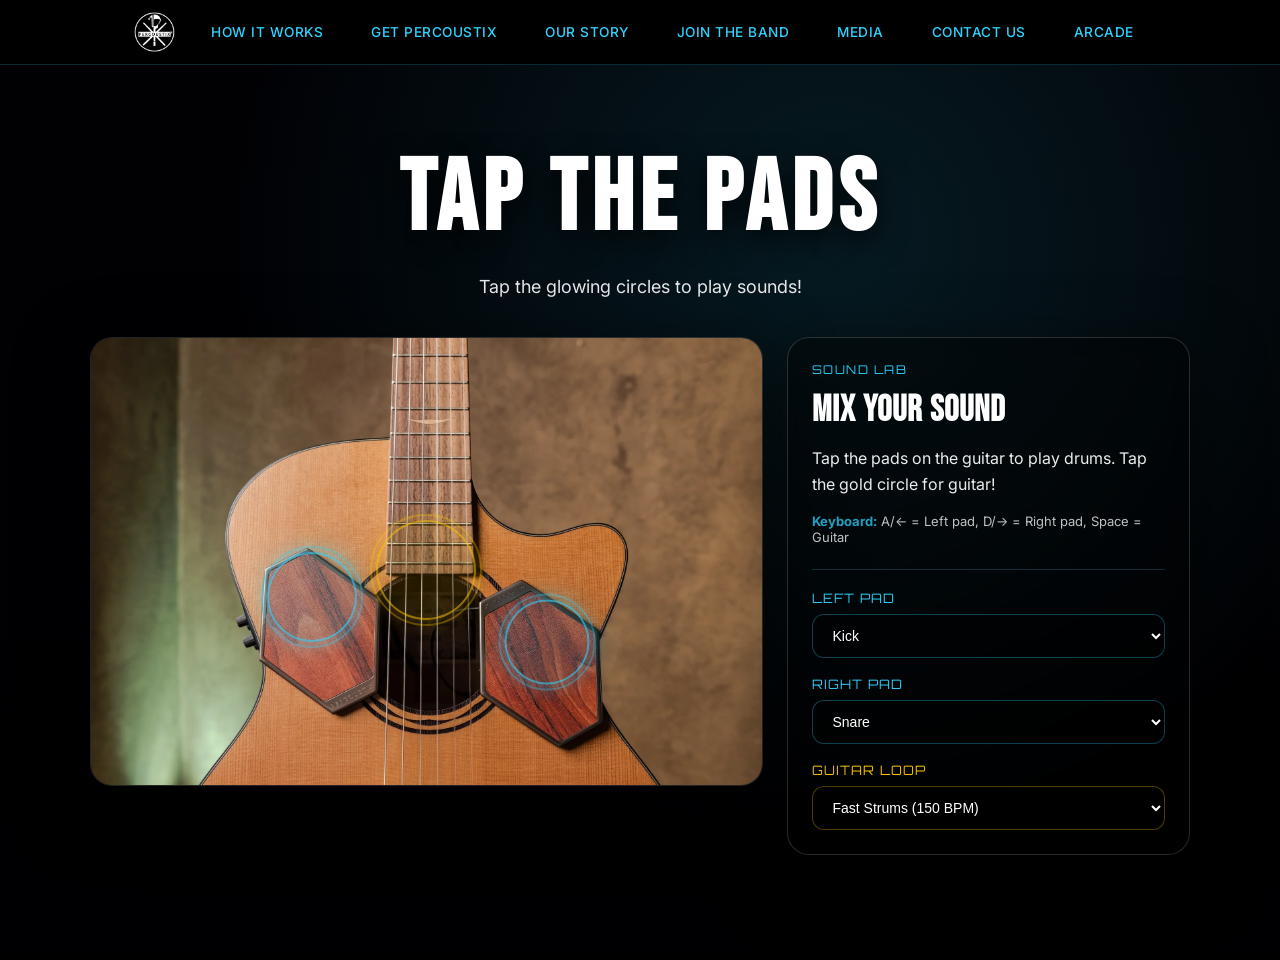
==== arcade.html @ 2ede622f "update keyboard play path" ====
<!doctype html>
<html lang="en">
<head>
  <meta charset="utf-8" />
  <meta name="viewport" content="width=device-width, initial-scale=1" />
  <title>Tap the Pads Â· Percoustix Demo</title>
  <link rel="preconnect" href="https://fonts.googleapis.com">
  <link rel="preconnect" href="https://fonts.gstatic.com" crossorigin>
  <link href="https://fonts.googleapis.com/css2?family=Bebas+Neue&family=Orbitron:wght@500;700&family=Inter:wght@400;600;800&display=swap" rel="stylesheet">
  <style>
    :root { --cyan: #2fd3ff; --magenta: #ff0ad5; --white: #ffffff; }
    * { box-sizing: border-box; }
    html, body { margin: 0; padding: 0; }
    body {
      font-family: Inter, system-ui, -apple-system, Segoe UI, Roboto, Arial, sans-serif;
      color: var(--white);
      background-color: #02020a;
      background-image:
        radial-gradient(circle at 65% 25%, rgba(47,211,255,.12), rgba(0,0,0,0) 55%),
        linear-gradient(to bottom, rgba(0,0,0,.55), rgba(0,0,0,.85));
      min-height: 100vh;
    }
    .nav {
      position: fixed;
      top: 0;
      left: 0;
      right: 0;
      background: rgba(0,0,0,0.95);
      backdrop-filter: blur(10px);
      border-bottom: 1px solid rgba(47,211,255,0.2);
      z-index: 1000;
      padding: 0.75rem 2rem;
    }
    .nav-container {
      max-width: 1200px;
      margin: 0 auto;
      display: flex;
      justify-content: center;
      align-items: center;
      gap: 1.5rem;
      flex-wrap: wrap;
    }
    .nav a {
      color: #2fd3ff;
      text-decoration: none;
      font-size: 0.85rem;
      font-weight: 500;
      letter-spacing: 0.5px;
      text-transform: uppercase;
      padding: 0.5rem 0.75rem;
      border-radius: 4px;
      transition: all 0.3s;
    }
    .nav a:hover, .nav a.active {
      background: rgba(47,211,255,0.1);
      color: #fff;
    }
    .nav-logo {
      display: flex;
      align-items: center;
      padding: 0 !important;
    }
    .nav-logo img {
      height: 40px;
      width: auto;
      transition: transform 0.3s;
    }
    .nav-logo:hover img {
      transform: scale(1.1);
    }
    .nav-logo:hover {
      background: transparent !important;
    }
    @media (max-width: 768px) {
      .nav { padding: 0.5rem 1rem; }
      .nav-container { gap: 0.4rem; }
      .nav a { font-size: 0.7rem; padding: 0.4rem 0.5rem; }
      .nav-logo img { height: 32px; }
    }
    .container { width: min(1100px, calc(100% - 44px)); margin: 0 auto; }
    .demo-hero {
      margin-top: 60px;
      padding: 80px 0 80px;
      min-height: calc(100vh - 60px);
      display: flex;
      flex-direction: column;
      justify-content: center;
    }
    .section-title-big {
      text-align: center;
      margin: 0 0 16px;
      font-family: "Bebas Neue", Inter, sans-serif;
      font-size: clamp(48px, 10vw, 100px);
      letter-spacing: 6px;
      text-transform: uppercase;
      text-shadow: 0 10px 30px rgba(0,0,0,.85);
    }
    .demo-subtitle {
      max-width: 720px;
      margin: 0 auto 40px;
      text-align: center;
      font-size: 18px;
      opacity: .9;
    }
    .demo-layout {
      display: grid;
      grid-template-columns: 1.5fr .9fr;
      gap: 24px;
      align-items: start;
    }
    @media (max-width: 980px) {
      .demo-layout { grid-template-columns: 1fr; }
      .demo-hero { margin-top: 70px; padding: 60px 0 60px; }
    }
    .demo-stage {
      position: relative;
      border-radius: 22px;
      overflow: hidden;
      border: 1px solid rgba(255,255,255,.14);
      background: rgba(0,0,0,.25);
      box-shadow: 0 20px 70px rgba(0,0,0,.60);
    }
    .demo-img { width: 100%; height: auto; display: block; }
    .hotspot {
      position: absolute;
      left: var(--x);
      top: var(--y);
      transform: translate(-50%, -50%);
      width: var(--size, 80px);
      height: var(--size, 80px);
      border-radius: 50%;
      background: rgba(47,211,255,.15);
      border: 2px solid rgba(47,211,255,.6);
      cursor: pointer;
      padding: 0;
      transition: all 0.3s ease;
      box-shadow: 0 0 20px rgba(47,211,255,.4), 0 0 40px rgba(47,211,255,.2);
    }
    .hotspot::before {
      content: '';
      position: absolute;
      inset: -8px;
      border-radius: 50%;
      border: 2px solid rgba(47,211,255,.3);
      animation: pulse-ring 2s ease-out infinite;
    }
    @keyframes pulse-ring {
      0% { transform: scale(0.9); opacity: 1; }
      100% { transform: scale(1.3); opacity: 0; }
    }
    .hotspot:hover {
      background: rgba(47,211,255,.25);
      border-color: rgba(47,211,255,.9);
    }
    .hotspot.is-active {
      background: rgba(255,10,213,.3) !important;
      border-color: rgba(255,10,213,.8) !important;
      box-shadow: 0 0 30px rgba(255,10,213,.6), 0 0 60px rgba(255,10,213,.3) !important;
    }
    .hotspot-soundhole {
      background: rgba(255,200,0,.1);
      border-color: rgba(255,200,0,.5);
      box-shadow: 0 0 20px rgba(255,200,0,.3);
    }
    .hotspot-soundhole::before { border-color: rgba(255,200,0,.3); }
    .hotspot-soundhole.is-playing {
      background: rgba(0,255,100,.25) !important;
      border-color: rgba(0,255,100,.8) !important;
      box-shadow: 0 0 30px rgba(0,255,100,.5) !important;
      animation: playing-pulse 0.48s ease-in-out infinite;
    }
    @keyframes playing-pulse {
      0%, 100% { transform: translate(-50%, -50%) scale(1); }
      50% { transform: translate(-50%, -50%) scale(1.05); }
    }
    .demo-panel {
      border-radius: 22px;
      border: 1px solid rgba(255,255,255,.16);
      background: rgba(0,0,0,.45);
      box-shadow: 0 20px 70px rgba(0,0,0,.55);
      backdrop-filter: blur(10px);
      position: sticky;
      top: 30px;
    }
    @media (max-width: 980px) { .demo-panel { position: relative; top: auto; } }
    .demo-panel-inner { padding: 24px; }
    .demo-panel-kicker {
      font-family: Orbitron, Inter, sans-serif;
      color: rgba(47,211,255,.95);
      letter-spacing: 1.5px;
      font-size: 12px;
      margin-bottom: 12px;
      text-transform: uppercase;
    }
    .demo-panel-title {
      margin: 0 0 14px;
      font-family: "Bebas Neue", Inter, sans-serif;
      font-size: 36px;
      letter-spacing: 1px;
    }
    .demo-panel-body { margin: 0 0 16px; opacity: .92; line-height: 1.6; }
    .demo-panel-hint { opacity: .75; font-size: 13px; }
    .demo-panel-hint strong { color: var(--cyan); }
    .sound-controls {
      margin-top: 24px;
      padding-top: 20px;
      border-top: 1px solid rgba(47,211,255,.2);
      display: flex;
      flex-direction: column;
      gap: 18px;
    }
    .sound-control-group { display: flex; flex-direction: column; gap: 8px; }
    .sound-label {
      font-family: Orbitron, Inter, sans-serif;
      font-size: 13px;
      letter-spacing: 1px;
      text-transform: uppercase;
      color: rgba(47,211,255,.95);
    }
    .sound-label-gold { color: rgba(255,200,0,.95); }
    .sound-select {
      width: 100%;
      padding: 12px 16px;
      background: rgba(0,0,0,.5);
      border: 1px solid rgba(47,211,255,.3);
      border-radius: 12px;
      color: #fff;
      font-size: 14px;
      cursor: pointer;
    }
    .sound-select:focus { outline: none; border-color: rgba(47,211,255,.8); }
    .sound-select option { background: #111; }
    .sound-select-gold { border-color: rgba(255,200,0,.3); }
    .sound-select-gold:focus { border-color: rgba(255,200,0,.8); }
  </style>
</head>

<body>
  <nav class="nav"><div class="nav-container">
    <a href="index.html" class="nav-logo"><img src="logo.png" alt="Percoustix Home"></a>
    <a href="how-it-works.html">How It Works</a>
    <a href="https://get.percoustix.com/" target="_blank">Get Percoustix</a>
    <a href="our-story.html">Our Story</a>
    <a href="join-the-band.html">Join the Band</a>
    <a href="media.html">Media</a>
    <a href="contact.html">Contact Us</a>
    <a href="arcade.html">Arcade</a>
  </div></nav>
  
  <section class="demo-hero">
    <div class="container">
      <h1 class="section-title-big">Tap the Pads</h1>
      <p class="demo-subtitle">Tap the glowing circles to play sounds!</p>

      <div class="demo-layout">
        <div class="demo-stage">
          <img class="demo-img" src="[data-uri]" alt="Guitar with Percoustix pads">
          
          <button class="hotspot" style="--x: 33%; --y: 58%; --size: 90px;" data-pad="left" aria-label="Left drum pad"></button>
          <button class="hotspot" style="--x: 68%; --y: 68%; --size: 85px;" data-pad="right" aria-label="Right drum pad"></button>
          <button class="hotspot hotspot-soundhole" style="--x: 50%; --y: 52%; --size: 100px;" aria-label="Sound hole - guitar loop"></button>
        </div>

        <aside class="demo-panel">
          <div class="demo-panel-inner">
            <div class="demo-panel-kicker">Sound Lab</div>
            <h2 class="demo-panel-title">Mix Your Sound</h2>
            <p class="demo-panel-body" id="demoBody">Tap the pads on the guitar to play drums. Tap the gold circle for guitar!</p>
            <p class="demo-panel-hint"><strong>Keyboard:</strong> A/← = Left pad, D/→ = Right pad, Space = Guitar</p>
            
            <div class="sound-controls">
              <div class="sound-control-group">
                <label class="sound-label" for="leftPadSound">Left Pad</label>
                <select class="sound-select" id="leftPadSound">
                  <option value="kick" selected>Kick</option>
                  <option value="snare">Snare</option>
                  <option value="tom">Tom</option>
                  <option value="bongo">Bongo</option>
                </select>
              </div>
              <div class="sound-control-group">
                <label class="sound-label" for="rightPadSound">Right Pad</label>
                <select class="sound-select" id="rightPadSound">
                  <option value="kick">Kick</option>
                  <option value="snare" selected>Snare</option>
                  <option value="hihat">Hi-Hat</option>
                  <option value="tom">Tom</option>
                  <option value="bongo">Bongo</option>
                </select>
              </div>
              <div class="sound-control-group">
                <label class="sound-label sound-label-gold" for="guitarSound">Guitar Loop</label>
                <select class="sound-select sound-select-gold" id="guitarSound">
                  <option value="fast-strum" selected>Fast Strums (150 BPM)</option>
                  <option value="muted-chords">Muted Chords (128 BPM)</option>
                  <option value="muted-strum">Muted Strum (125 BPM)</option>
                  <option value="rock">Rock Riff</option>
                  <option value="latin">Latin Groove</option>
                </select>
              </div>
            </div>
          </div>
        </aside>
      </div>
    </div>
  </section>

  <audio id="audio-kick" preload="auto" src="https://cdn.freesound.org/previews/171/171104_2394245-lq.mp3"></audio>
  <audio id="audio-snare" preload="auto" src="https://cdn.freesound.org/previews/270/270156_5765281-lq.mp3"></audio>
  <audio id="audio-hihat" preload="auto" src="https://cdn.freesound.org/previews/250/250547_4770646-lq.mp3"></audio>
  <audio id="audio-tom" preload="auto" src="https://cdn.freesound.org/previews/209/209879_3797507-lq.mp3"></audio>
  <audio id="audio-bongo" preload="auto" src="https://cdn.freesound.org/previews/584/584341_7367060-lq.mp3"></audio>
  <audio id="audio-fast-strum" preload="auto" loop src="[data-uri]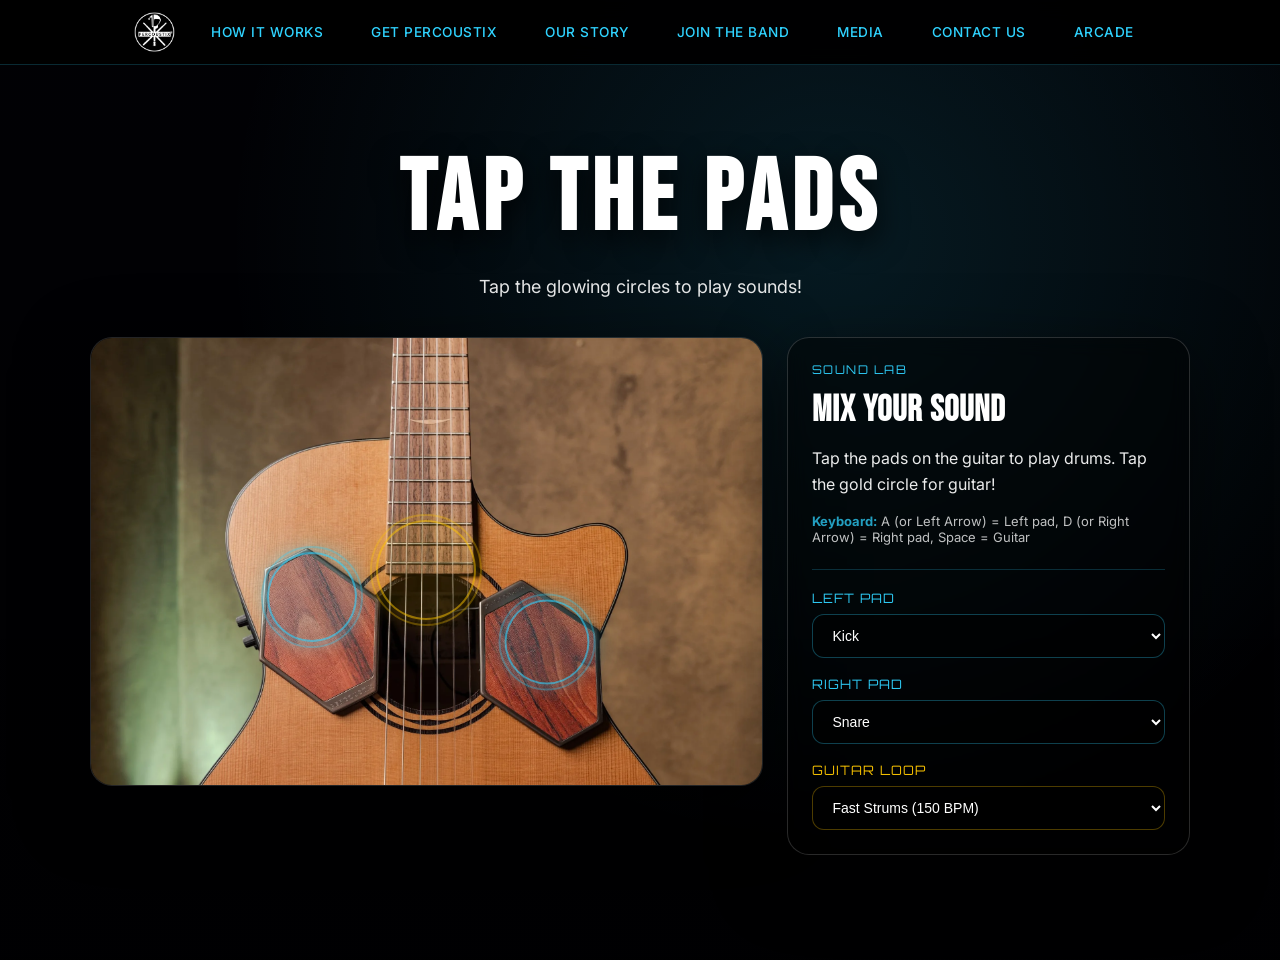
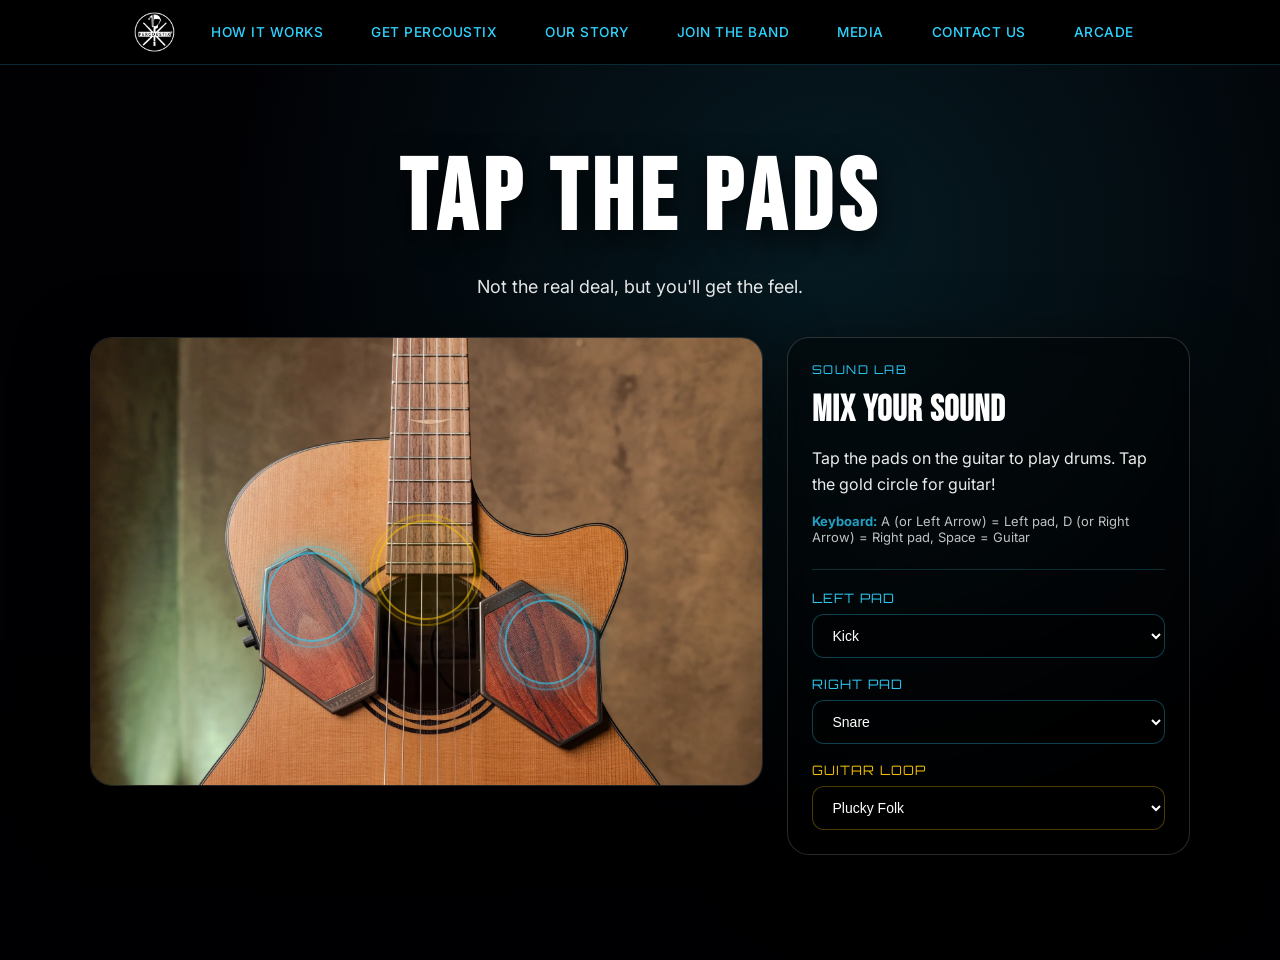
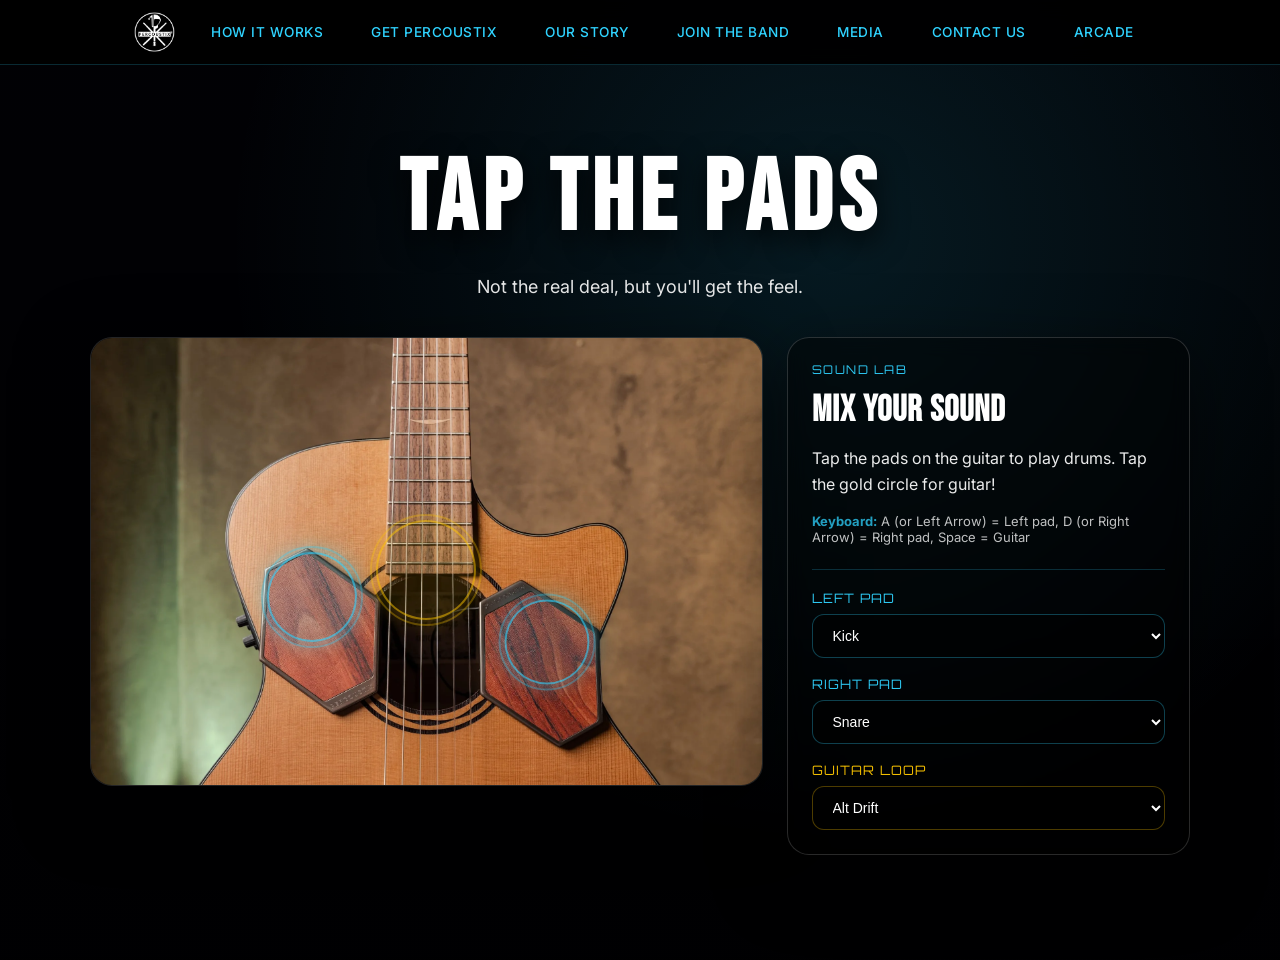
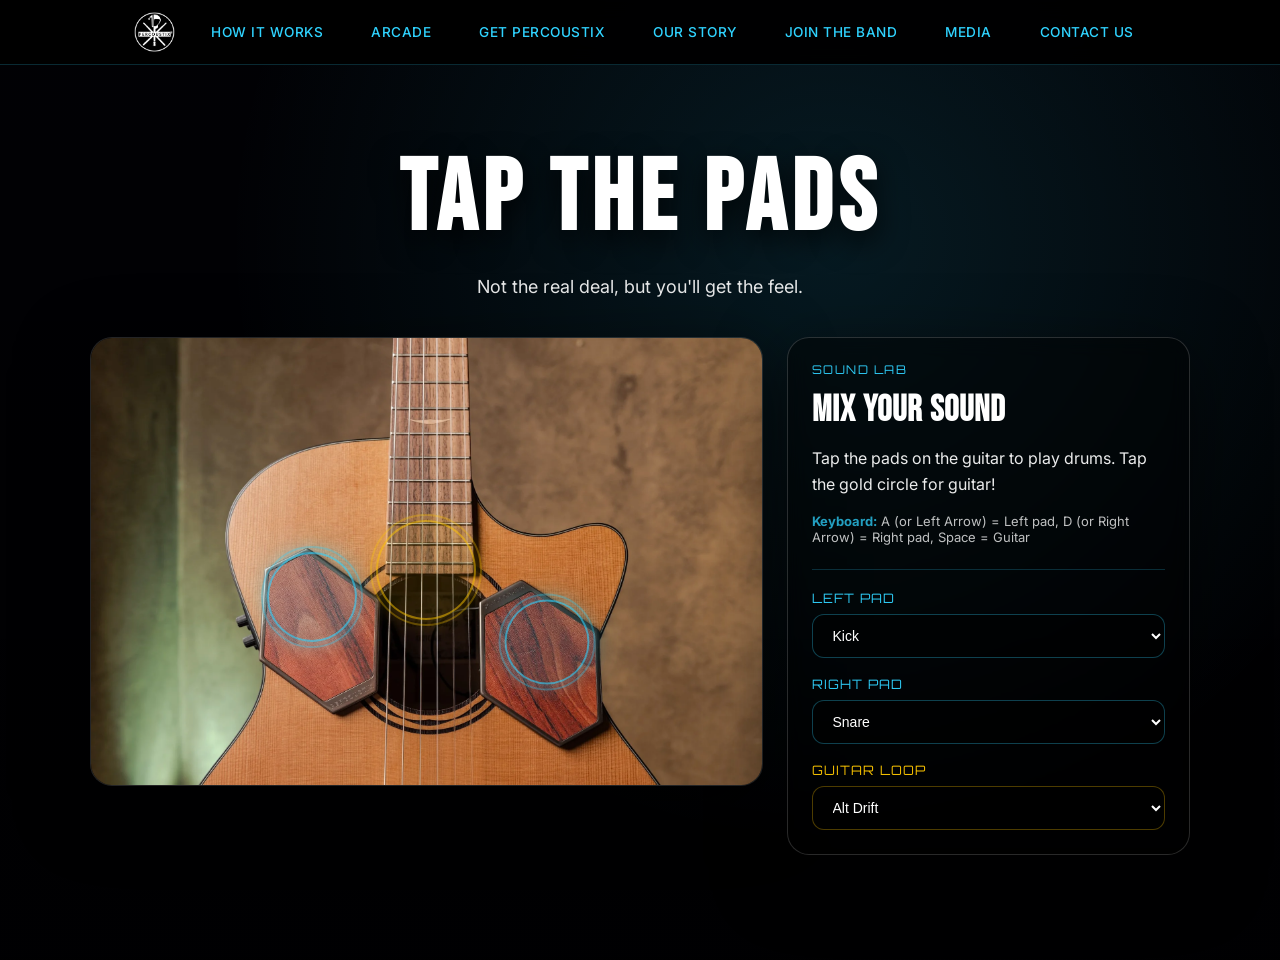
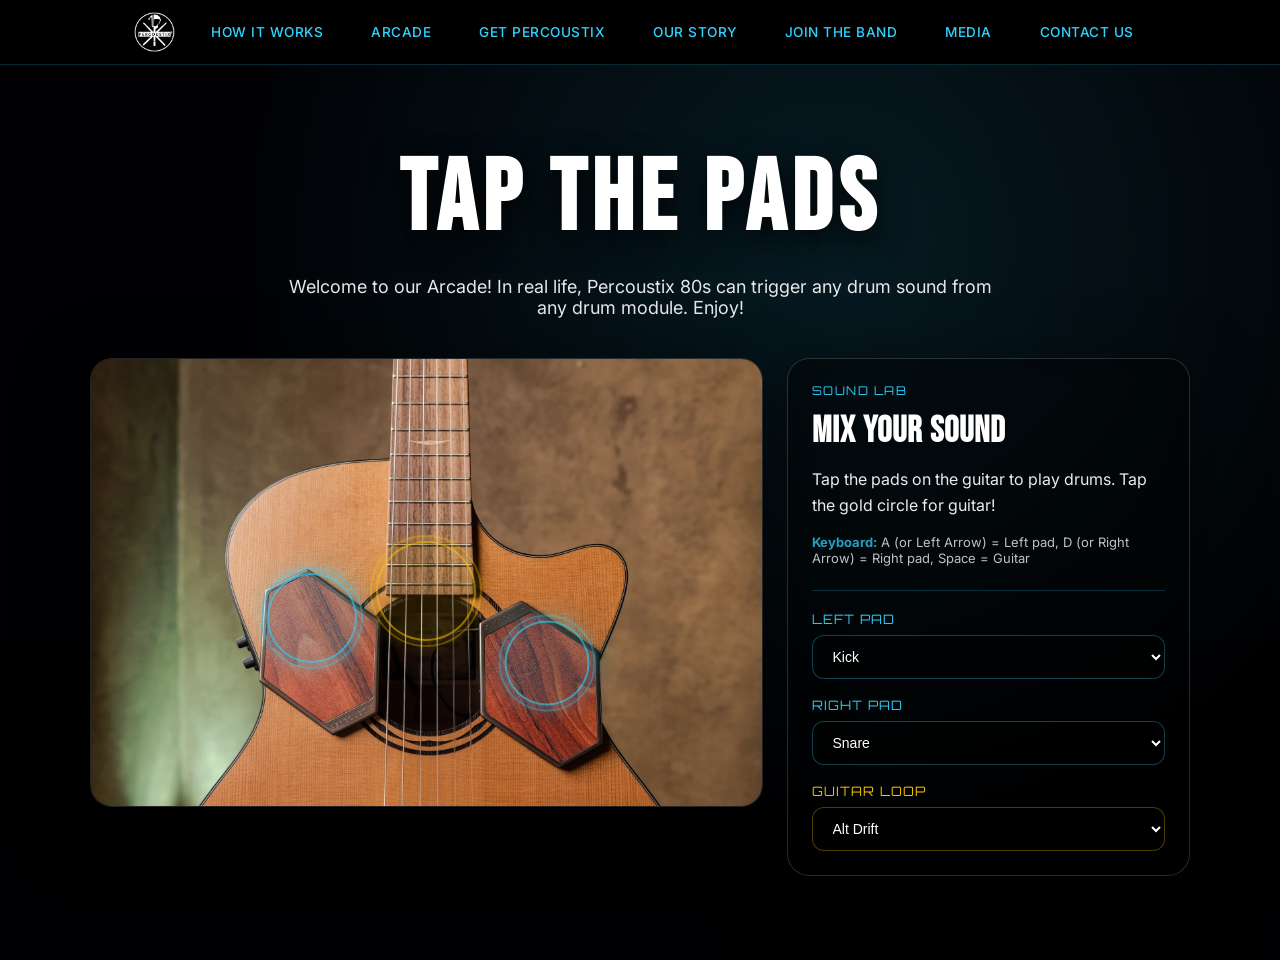
